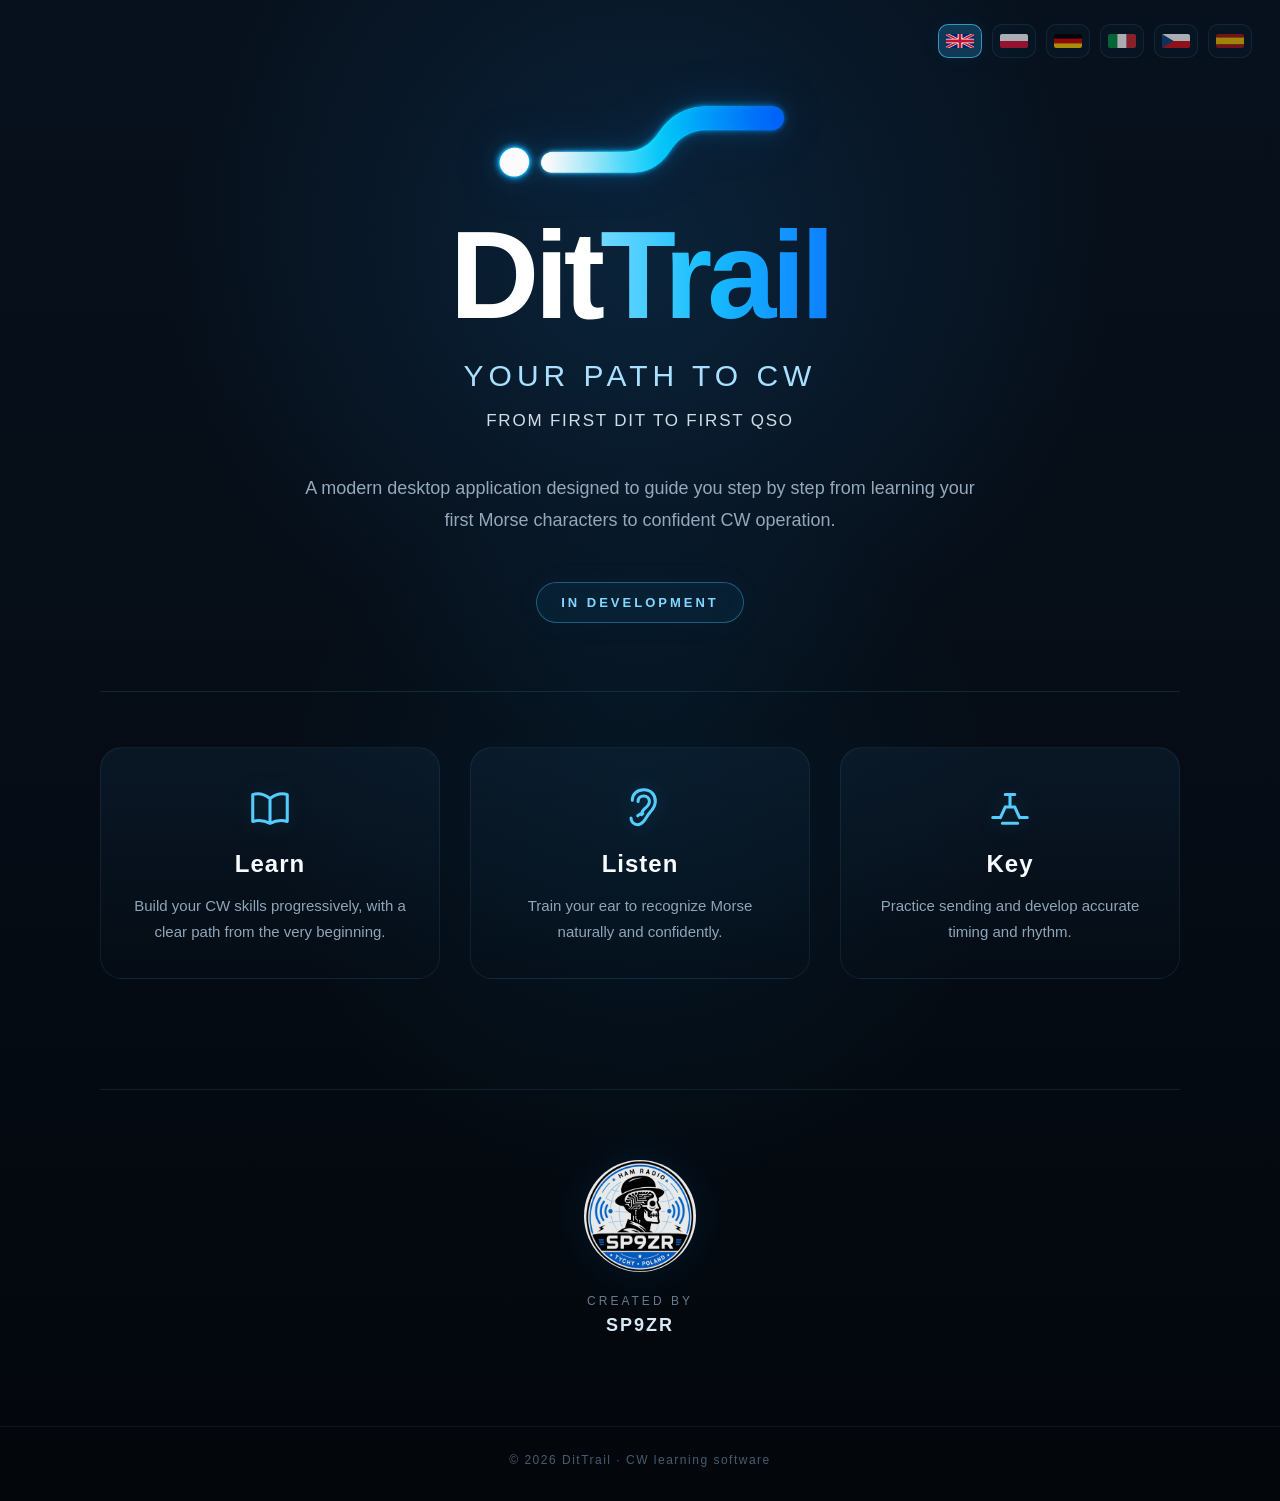
==== index.html @ 3ea510a5 "Align website feature icons with DitTrail UI" ====
<!DOCTYPE html>
<html lang="en">

<head>
    <meta charset="UTF-8">
    <meta name="viewport" content="width=device-width, initial-scale=1.0">

    <title>DitTrail — Your path to CW</title>

    <meta name="description"
          content="DitTrail is a modern CW learning application. From your first dit to your first QSO.">

    <link rel="icon" type="image/png" href="assets/dittrail-icon.png">
    <link rel="stylesheet" href="style.css">
    <script src="language.js" defer></script>
    <script src="demo-access.js" defer></script>
</head>

<body>

    <div class="language-switcher" role="group" aria-label="Language" data-i18n-aria="languageAria">
        <button class="language-button" type="button" data-language="en" aria-label="English" title="English">
            <svg class="language-flag" viewBox="0 0 60 30" role="img" aria-hidden="true" focusable="false">
                <rect width="60" height="30" fill="#012169"/>
                <path d="M0 0 L60 30 M60 0 L0 30" stroke="#FFFFFF" stroke-width="6"/>
                <path d="M0 0 L60 30 M60 0 L0 30" stroke="#C8102E" stroke-width="3.4"/>
                <path d="M30 0 V30 M0 15 H60" stroke="#FFFFFF" stroke-width="10"/>
                <path d="M30 0 V30 M0 15 H60" stroke="#C8102E" stroke-width="6"/>
            </svg>
        </button>
        <button class="language-button" type="button" data-language="pl" aria-label="Polski" title="Polski">
            <svg class="language-flag" viewBox="0 0 60 30" role="img" aria-hidden="true" focusable="false">
                <rect width="60" height="15" y="0" fill="#FFFFFF"/>
                <rect width="60" height="15" y="15" fill="#DC143C"/>
            </svg>
        </button>
        <button class="language-button" type="button" data-language="de" aria-label="Deutsch" title="Deutsch">
            <svg class="language-flag" viewBox="0 0 60 30" role="img" aria-hidden="true" focusable="false">
                <rect width="60" height="10" y="0" fill="#000000"/>
                <rect width="60" height="10" y="10" fill="#DD0000"/>
                <rect width="60" height="10" y="20" fill="#FFCE00"/>
            </svg>
        </button>
        <button class="language-button" type="button" data-language="it" aria-label="Italiano" title="Italiano">
            <svg class="language-flag" viewBox="0 0 60 30" role="img" aria-hidden="true" focusable="false">
                <rect width="20" height="30" x="0" fill="#009246"/>
                <rect width="20" height="30" x="20" fill="#FFFFFF"/>
                <rect width="20" height="30" x="40" fill="#CE2B37"/>
            </svg>
        </button>
        <button class="language-button" type="button" data-language="cs" aria-label="Čeština" title="Čeština">
            <svg class="language-flag" viewBox="0 0 60 30" role="img" aria-hidden="true" focusable="false">
                <rect width="60" height="15" y="0" fill="#FFFFFF"/>
                <rect width="60" height="15" y="15" fill="#D7141A"/>
                <path d="M0 0 L25 15 L0 30 Z" fill="#11457E"/>
            </svg>
        </button>
        <button class="language-button" type="button" data-language="es" aria-label="Español" title="Español">
            <svg class="language-flag" viewBox="0 0 60 30" role="img" aria-hidden="true" focusable="false">
                <rect width="60" height="7.5" y="0" fill="#AA151B"/>
                <rect width="60" height="15" y="7.5" fill="#F1BF00"/>
                <rect width="60" height="7.5" y="22.5" fill="#AA151B"/>
            </svg>
        </button>
    </div>

    <main>

        <!-- HERO -->
        <section class="hero">

            <div class="hero-content">

                <img
                    class="dittrail-symbol"
                    src="assets/dittrail-symbol.png"
                    alt="DitTrail">

                <h1 class="brand">
                    <span class="brand-dit">Dit</span><span class="brand-trail">Trail</span>
                </h1>

                <p class="tagline" data-i18n="tagline">
                    YOUR PATH TO CW
                </p>

                <p class="journey" data-i18n="journey">
                    From first dit to first QSO
                </p>

                <p class="description" data-i18n="description">
                    A modern desktop application designed to guide you
                    step by step from learning your first Morse characters
                    to confident CW operation.
                </p>

                <div class="status" data-i18n="status">
                    In development
                </div>

            </div>

        </section>


        <!-- FEATURES -->
        <section class="features">

            <div class="feature">

                <div class="feature-icon" aria-hidden="true">
                    <svg viewBox="0 0 24 24" focusable="false">
                        <path d="M 3,5 C 6,4 9,4.8 12,7 V 20 C 9,18.4 6,18.1 3,19 Z M 21,5 C 18,4 15,4.8 12,7 V 20 C 15,18.4 18,18.1 21,19 Z"/>
                    </svg>
                </div>

                <h2 data-i18n="learnTitle">Learn</h2>

                <p data-i18n="learnText">
                    Build your CW skills progressively,
                    with a clear path from the very beginning.
                </p>

            </div>


            <div class="feature">

                <div class="feature-icon" aria-hidden="true">
                    <svg viewBox="0 0 24 24" focusable="false">
                        <path d="M 8,8 C 8,4.7 10.5,2.5 14,2.5 C 17.8,2.5 20,5.1 20,8.5 C 20,11.4 18.6,12.8 17.1,14.4 C 15.9,15.7 15.1,17.6 13.7,19.2 C 12.8,20.2 11.8,20.7 10.7,20.7 C 8.8,20.7 7.3,19.2 7.3,17.2 M 11,8.6 C 11,6.8 12.2,5.7 13.9,5.7 C 15.7,5.7 16.9,6.9 16.9,8.6 C 16.9,10.3 15.8,11.2 14.6,12.2 C 13.5,13.1 12.8,14.1 12.8,15.5 M 10.8,16.1 C 11.5,15.3 12.4,14.9 13.5,14.9"/>
                    </svg>
                </div>

                <h2 data-i18n="listenTitle">Listen</h2>

                <p data-i18n="listenText">
                    Train your ear to recognize Morse
                    naturally and confidently.
                </p>

            </div>


            <div class="feature">

                <div class="feature-icon" aria-hidden="true">
                    <svg viewBox="0 0 24 24" focusable="false">
                        <path d="M 3,17 L 7,17 M 17,17 L 21,17 M 7,17 L 9.5,11.5 M 17,17 L 14.5,11.5 M 9.5,11.5 L 14.5,11.5 M 12,11.5 L 12,5 M 9.5,5 L 14.5,5 M 8,20 L 16,20"/>
                    </svg>
                </div>

                <h2 data-i18n="keyTitle">Key</h2>

                <p data-i18n="keyText">
                    Practice sending and develop
                    accurate timing and rhythm.
                </p>

            </div>

        </section>


        <!-- CREATOR -->
        <section class="creator">

            <a href="https://www.qrz.com/db/SP9ZR"
                target="_blank"
                rel="noopener noreferrer"
                class="creator-link">

                <img
                    class="creator-logo"
                    src="assets/sp9zr-logo.png"
                    alt="SP9ZR Ham Radio">

            </a>

            <div class="creator-text">
                <span data-i18n="createdBy">Created by</span>
                <strong>SP9ZR</strong>
            </div>

        </section>

    </main>


    <footer>
        <p data-i18n="footerText">
            © 2026 DitTrail · CW learning software
        </p>
    </footer>

</body>

</html>
---- style.css ----
* {
    box-sizing: border-box;
}

:root {
    --site-width: 1080px;
    --site-gutter: 48px;
}

html {
    scroll-behavior: smooth;
}

body {
    margin: 0;
    min-height: 100vh;

    background:
        radial-gradient(circle at 50% 18%, rgba(24, 104, 170, 0.22), transparent 34%),
        radial-gradient(circle at 50% 55%, rgba(0, 170, 255, 0.07), transparent 35%),
        linear-gradient(180deg, #07111d 0%, #050b13 65%, #03070c 100%);

    color: #f4f8ff;
    font-family: "Segoe UI", Arial, sans-serif;
}


/* =========================
   LANGUAGE SWITCHER
   ========================= */

.language-switcher {
    position: fixed;
    top: 24px;
    right: 28px;
    z-index: 100;
    display: flex;
    gap: 10px;
}

.language-button {
    width: 44px;
    height: 34px;
    display: inline-flex;
    align-items: center;
    justify-content: center;
    padding: 0;
    border: 1px solid rgba(104, 189, 235, 0.16);
    border-radius: 10px;
    background: rgba(10, 28, 44, 0.72);
    color: inherit;
    cursor: pointer;
    opacity: 0.66;
    backdrop-filter: blur(10px);
    transition: opacity 0.18s ease, transform 0.18s ease, border-color 0.18s ease, background 0.18s ease;
}

.language-button:hover {
    opacity: 1;
    transform: translateY(-1px);
    border-color: rgba(102, 218, 255, 0.46);
}

.language-button.active {
    opacity: 1;
    border-color: rgba(83, 205, 255, 0.62);
    background: rgba(25, 92, 133, 0.52);
    box-shadow: 0 0 18px rgba(0, 157, 255, 0.08);
}

.language-flag {
    width: 28px;
    height: 14px;
    display: block;
    border-radius: 2px;
    overflow: hidden;
}


/* =========================
   HERO
   ========================= */

.hero {
    width: min(var(--site-width), calc(100% - var(--site-gutter)));
    min-height: auto;
    margin: 0 auto;
    display: flex;
    align-items: center;
    justify-content: center;

    padding: 86px 0 68px;
    text-align: center;
}

.hero-content {
    width: 100%;
    max-width: 820px;
    margin: 0 auto;
}

.dittrail-symbol {
    width: min(320px, 62vw);
    height: auto;

    display: block;
    margin: 0 auto 24px;

    object-fit: contain;

    filter:
        drop-shadow(0 0 10px rgba(0, 183, 255, 0.20))
        drop-shadow(0 0 24px rgba(0, 119, 255, 0.10));
}

.brand {
    margin: 0;

    font-size: clamp(72px, 10vw, 124px);
    font-weight: 700;
    line-height: 0.95;
    letter-spacing: -5px;
}

.brand-dit {
    color: #ffffff;
}

.brand-trail {
    background: linear-gradient(
        90deg,
        #70d8ff 0%,
        #18bfff 45%,
        #0d7eff 100%
    );

    -webkit-background-clip: text;
    background-clip: text;
    color: transparent;
}

.tagline {
    margin: 25px 0 0;

    color: #a9dfff;
    font-size: clamp(21px, 3vw, 30px);
    font-weight: 300;
    letter-spacing: 5px;
}

.journey {
    margin: 18px 0 0;

    color: #eef7ff;
    font-size: 17px;
    font-weight: 500;
    letter-spacing: 1.8px;
    text-transform: uppercase;

    opacity: 0.88;
}

.description {
    max-width: 690px;
    margin: 42px auto 0;

    color: #94a9bb;
    font-size: 18px;
    line-height: 1.75;
}

.status {
    display: inline-block;

    margin-top: 46px;
    padding: 12px 24px;

    border: 1px solid rgba(73, 195, 255, 0.38);
    border-radius: 999px;

    background: rgba(33, 160, 224, 0.07);

    color: #82d7ff;

    font-size: 13px;
    font-weight: 600;
    letter-spacing: 3px;
    text-transform: uppercase;

    box-shadow:
        0 0 28px rgba(0, 157, 255, 0.05),
        inset 0 0 18px rgba(0, 157, 255, 0.03);
}


/* =========================
   FEATURES
   ========================= */

.features {
    width: min(var(--site-width), calc(100% - var(--site-gutter)));

    margin: 0 auto;
    padding: 55px 0 110px;

    display: grid;
    grid-template-columns: repeat(3, 1fr);
    gap: 30px;

    border-top: 1px solid rgba(129, 200, 238, 0.12);
}

.feature {
    padding: 34px 30px;

    text-align: center;

    border: 1px solid rgba(104, 189, 235, 0.10);
    border-radius: 22px;

    background:
        linear-gradient(
            180deg,
            rgba(17, 42, 65, 0.38),
            rgba(7, 17, 28, 0.18)
        );

    transition:
        transform 0.25s ease,
        border-color 0.25s ease,
        background 0.25s ease;
}

.feature:hover {
    transform: translateY(-5px);

    border-color: rgba(87, 200, 255, 0.25);

    background:
        linear-gradient(
            180deg,
            rgba(19, 53, 80, 0.48),
            rgba(7, 17, 28, 0.22)
        );
}

.feature-icon {
    width: 52px;
    height: 52px;
    margin: 0 auto 16px;
    display: grid;
    place-items: center;
    color: #55ccff;
    filter: drop-shadow(0 0 10px rgba(42, 190, 255, 0.18));
}

.feature-icon svg {
    width: 46px;
    height: 46px;
    overflow: visible;
    fill: none;
    stroke: currentColor;
    stroke-width: 1.6;
    stroke-linecap: round;
    stroke-linejoin: round;
}

.feature h2 {
    margin: 0;

    color: #f7fbff;

    font-size: 24px;
    font-weight: 600;
    letter-spacing: 1px;
}

.feature p {
    margin: 15px auto 0;

    color: #8fa5b8;

    font-size: 15px;
    line-height: 1.7;
}


/* =========================
   CREATOR
   ========================= */

.creator {
    width: min(var(--site-width), calc(100% - var(--site-gutter)));

    margin: 0 auto 90px;
    padding-top: 70px;

    display: flex;
    flex-direction: column;
    align-items: center;

    border-top: 1px solid rgba(129, 200, 238, 0.10);
}

.creator-link {
    display: inline-block;
}

.creator-link:hover .creator-logo {
    transform: scale(1.05);
    opacity: 1;
}

.creator-logo {
    transition:
        transform 0.2s ease,
        opacity 0.2s ease;
}

.creator-logo {
    width: 112px;
    height: 112px;

    object-fit: contain;

    border-radius: 50%;

    opacity: 0.92;

    filter: drop-shadow(0 0 18px rgba(0, 130, 255, 0.12));
}

.creator-text {
    margin-top: 18px;

    display: flex;
    flex-direction: column;

    text-align: center;
}

.creator-text span {
    color: #667b8e;

    font-size: 12px;
    letter-spacing: 3px;
    text-transform: uppercase;
}

.creator-text strong {
    margin-top: 7px;

    color: #d8e8f5;

    font-size: 18px;
    font-weight: 600;
    letter-spacing: 2px;
}


/* =========================
   FOOTER
   ========================= */

footer {
    padding: 26px 20px 34px;

    text-align: center;

    border-top: 1px solid rgba(129, 200, 238, 0.07);
}

footer p {
    margin: 0;

    color: #465c70;

    font-size: 12px;
    letter-spacing: 1.5px;
}


/* =========================
   MOBILE
   ========================= */

@media (max-width: 760px) {

    .language-switcher {
        top: 16px;
        right: 16px;
        gap: 6px;
    }

    .language-button {
        width: 36px;
        height: 30px;
    }

    .language-flag {
        width: 24px;
        height: 12px;
    }

    .hero {
        min-height: auto;
        padding-top: 70px;
        padding-bottom: 80px;
    }

    .dittrail-symbol {
        width: min(270px, 72vw);
    }

    .brand {
        font-size: clamp(60px, 20vw, 88px);
        letter-spacing: -3px;
    }

    .tagline {
        letter-spacing: 3px;
    }

    .description {
        font-size: 16px;
    }

    .features {
        grid-template-columns: 1fr;
        padding-top: 70px;
        padding-bottom: 80px;
    }

    .feature {
        padding: 30px 24px;
    }
}
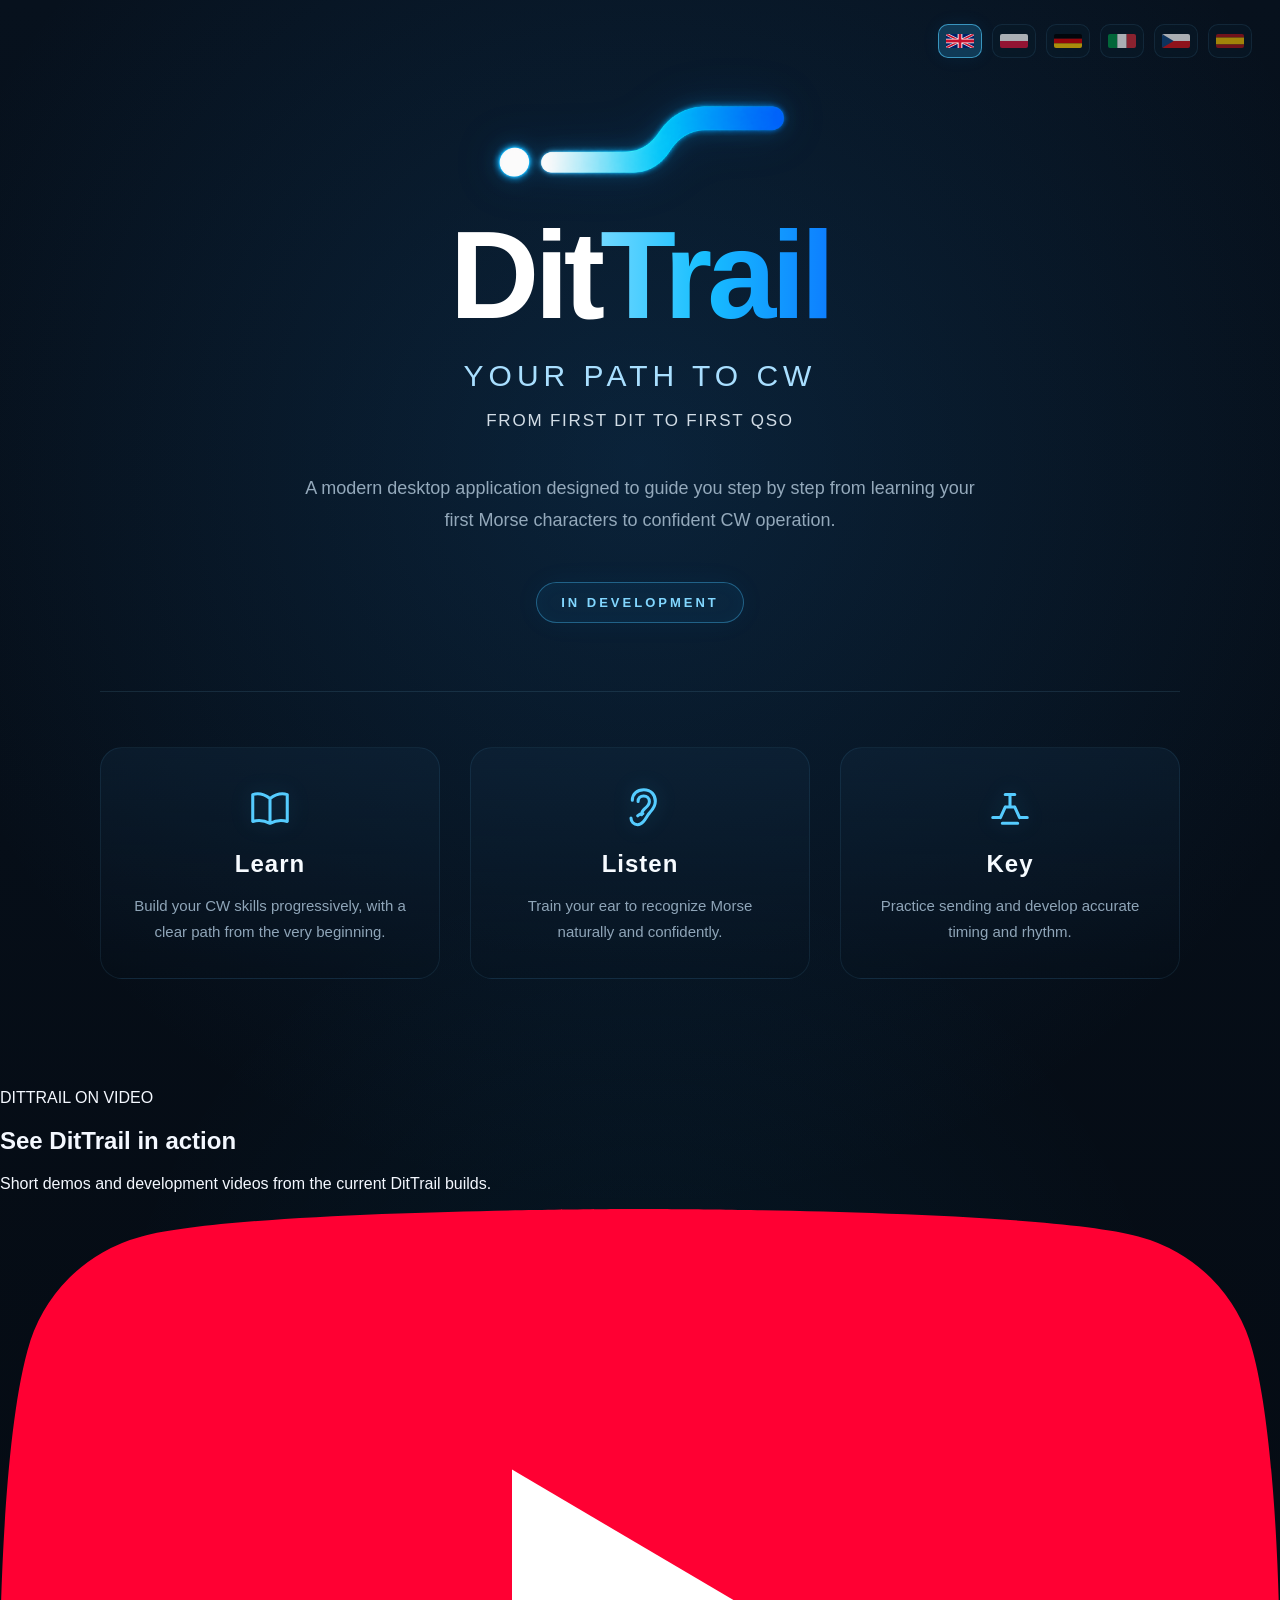
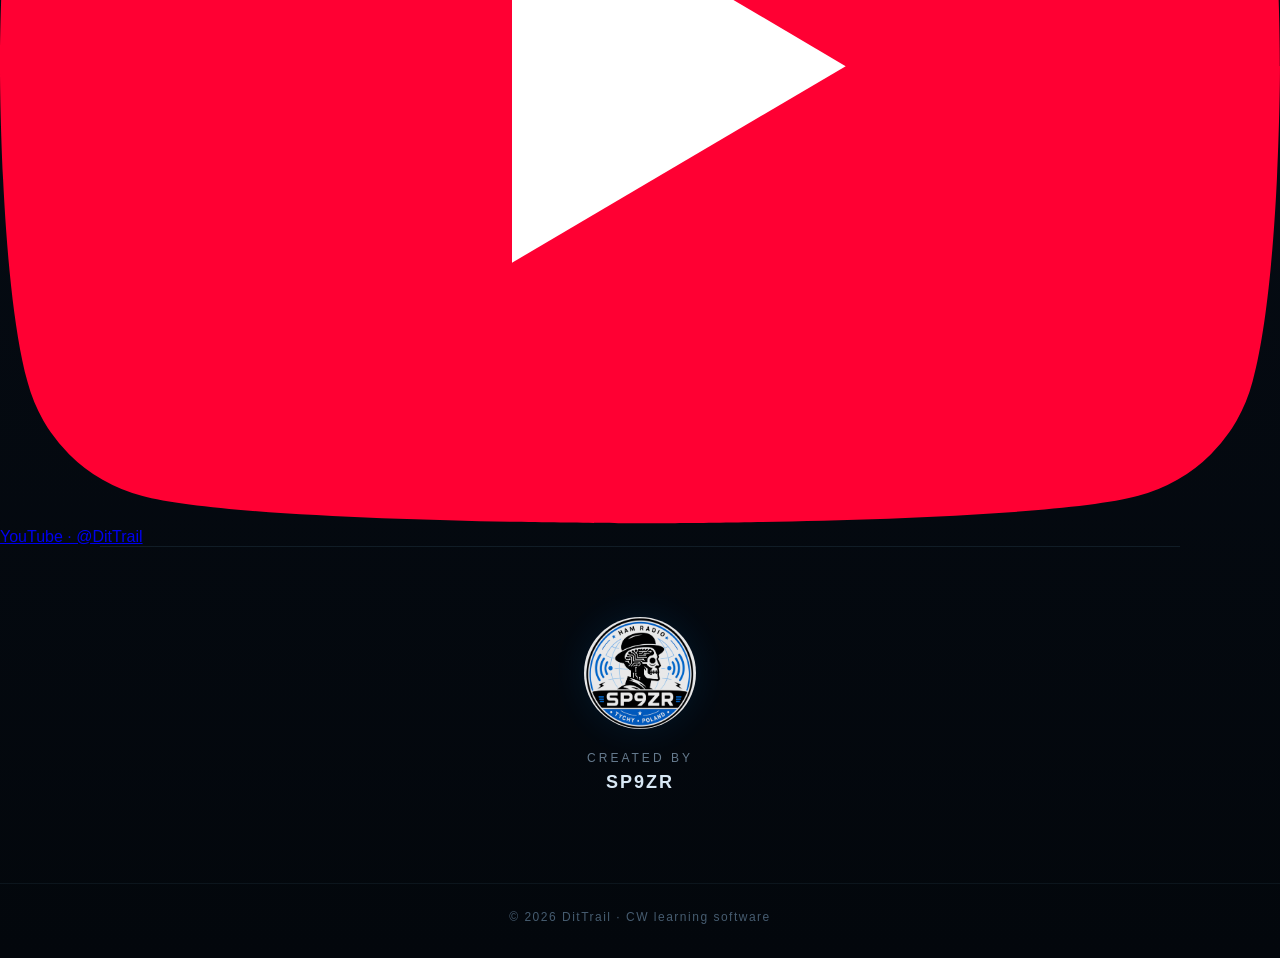
==== commit 35f4943d: "Add DitTrail YouTube channel to homepage" ====
--- a/index.html
+++ b/index.html
@@ -162,6 +162,33 @@
         </section>
 
 
+        <!-- YOUTUBE -->
+        <section class="youtube-presence" aria-labelledby="youtube-title">
+            <div class="youtube-copy">
+                <span class="youtube-kicker" data-i18n="youtubeKicker">DITTRAIL ON VIDEO</span>
+                <h2 id="youtube-title" data-i18n="youtubeTitle">See DitTrail in action</h2>
+                <p data-i18n="youtubeText">
+                    Short demos and development videos from the current DitTrail builds.
+                </p>
+            </div>
+
+            <a class="youtube-link"
+               href="https://www.youtube.com/@DitTrail"
+               target="_blank"
+               rel="noopener noreferrer"
+               aria-label="Open the DitTrail YouTube channel"
+               data-i18n-aria="youtubeAria">
+                <svg class="youtube-logo" viewBox="0 0 28 20" role="img" aria-hidden="true" focusable="false">
+                    <path fill="#FF0033"
+                          d="M27.4 3.1a3.5 3.5 0 0 0-2.5-2.5C22.7 0 14 0 14 0S5.3 0 3.1.6A3.5 3.5 0 0 0 .6 3.1C0 5.3 0 10 0 10s0 4.7.6 6.9a3.5 3.5 0 0 0 2.5 2.5C5.3 20 14 20 14 20s8.7 0 10.9-.6a3.5 3.5 0 0 0 2.5-2.5C28 14.7 28 10 28 10s0-4.7-.6-6.9Z"/>
+                    <path fill="#FFFFFF"
+                          d="M11.2 14.3 18.5 10l-7.3-4.3v8.6Z"/>
+                </svg>
+                <span>YouTube · @DitTrail</span>
+            </a>
+        </section>
+
+
         <!-- CREATOR -->
         <section class="creator">
 
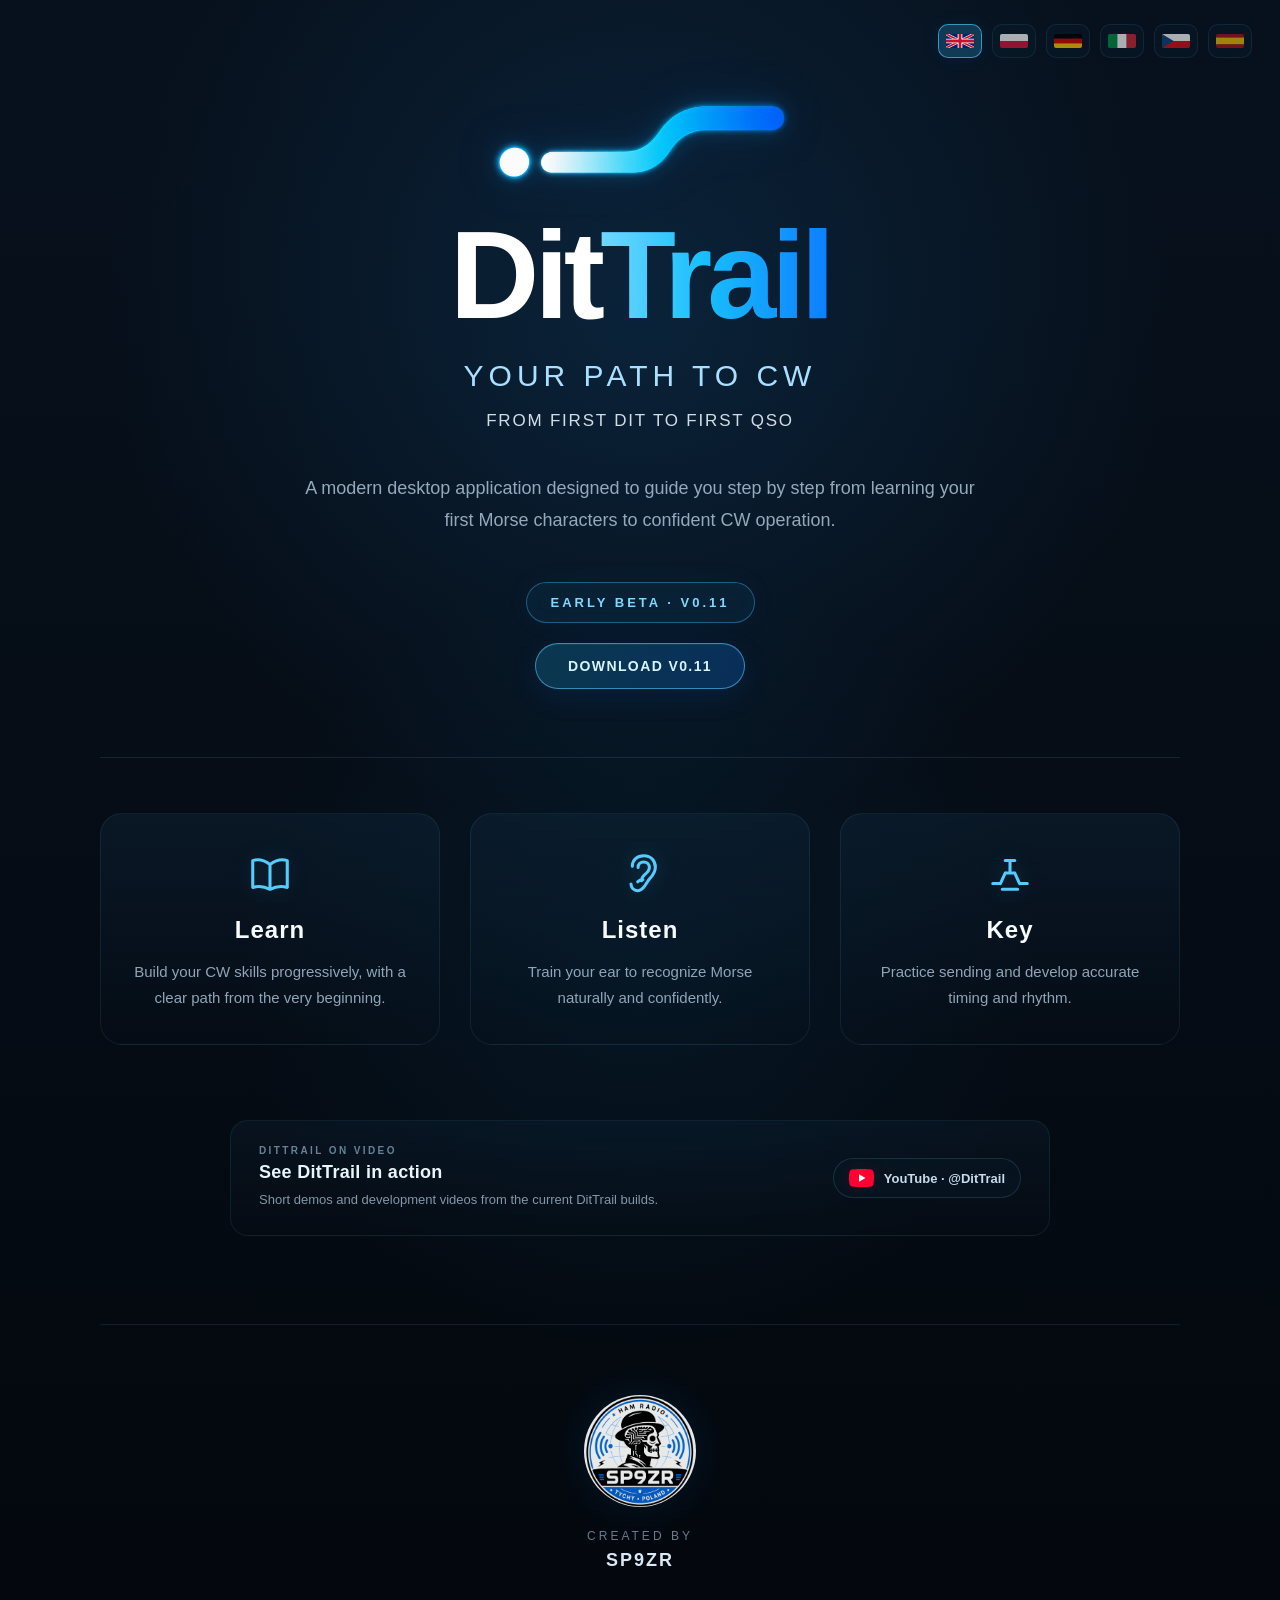
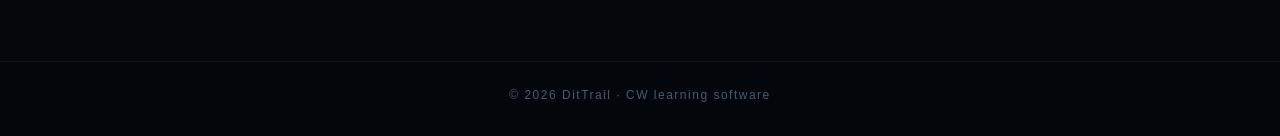
==== commit da746c1b: "Publish v0.11 beta website update" ====
--- a/index.html
+++ b/index.html
@@ -95,7 +95,13 @@
                 </p>
 
                 <div class="status" data-i18n="status">
-                    In development
+                    Early beta · v0.11
+                </div>
+
+                <div class="hero-actions">
+                    <a class="download-cta" href="/demo/" data-i18n="downloadCta">
+                        Download v0.11
+                    </a>
                 </div>
 
             </div>
--- a/style.css
+++ b/style.css
@@ -192,6 +192,59 @@
         inset 0 0 18px rgba(0, 157, 255, 0.03);
 }
 
+.hero-actions {
+    margin-top: 20px;
+}
+
+.download-cta {
+    display: inline-flex;
+    align-items: center;
+    justify-content: center;
+    min-width: 210px;
+    padding: 14px 28px;
+
+    border: 1px solid rgba(83, 205, 255, 0.58);
+    border-radius: 999px;
+
+    background:
+        linear-gradient(
+            90deg,
+            rgba(27, 172, 232, 0.22),
+            rgba(13, 126, 255, 0.24)
+        );
+
+    color: #d8f4ff;
+    font-size: 14px;
+    font-weight: 700;
+    letter-spacing: 1.4px;
+    text-decoration: none;
+    text-transform: uppercase;
+
+    box-shadow:
+        0 8px 30px rgba(0, 126, 255, 0.10),
+        inset 0 1px 0 rgba(255, 255, 255, 0.05);
+
+    transition:
+        transform 0.18s ease,
+        border-color 0.18s ease,
+        background 0.18s ease,
+        box-shadow 0.18s ease;
+}
+
+.download-cta:hover {
+    transform: translateY(-2px);
+    border-color: rgba(112, 219, 255, 0.86);
+    background:
+        linear-gradient(
+            90deg,
+            rgba(27, 172, 232, 0.32),
+            rgba(13, 126, 255, 0.34)
+        );
+    box-shadow:
+        0 10px 34px rgba(0, 126, 255, 0.16),
+        0 0 24px rgba(55, 198, 255, 0.08);
+}
+
 
 /* =========================
    FEATURES
@@ -286,6 +339,106 @@
 
 
 /* =========================
+   YOUTUBE
+   ========================= */
+
+.youtube-presence {
+    width: min(820px, calc(100% - var(--site-gutter)));
+    margin: -35px auto 88px;
+    padding: 24px 28px;
+
+    display: flex;
+    align-items: center;
+    justify-content: space-between;
+    gap: 32px;
+
+    border: 1px solid rgba(104, 189, 235, 0.10);
+    border-radius: 18px;
+
+    background:
+        linear-gradient(
+            180deg,
+            rgba(17, 42, 65, 0.26),
+            rgba(7, 17, 28, 0.14)
+        );
+}
+
+.youtube-copy {
+    min-width: 0;
+}
+
+.youtube-kicker {
+    display: block;
+    margin-bottom: 6px;
+
+    color: #658398;
+    font-size: 10px;
+    font-weight: 600;
+    letter-spacing: 2.4px;
+    text-transform: uppercase;
+}
+
+.youtube-copy h2 {
+    margin: 0;
+
+    color: #eaf4fb;
+    font-size: 18px;
+    font-weight: 600;
+    letter-spacing: 0.3px;
+}
+
+.youtube-copy p {
+    margin: 7px 0 0;
+
+    color: #8197aa;
+    font-size: 13px;
+    line-height: 1.55;
+}
+
+.youtube-link {
+    flex: 0 0 auto;
+
+    display: inline-flex;
+    align-items: center;
+    gap: 10px;
+
+    padding: 10px 15px;
+
+    border: 1px solid rgba(116, 190, 226, 0.16);
+    border-radius: 999px;
+
+    background: rgba(9, 24, 37, 0.55);
+
+    color: #c8dbe9;
+    font-size: 13px;
+    font-weight: 600;
+    text-decoration: none;
+
+    transition:
+        transform 0.18s ease,
+        border-color 0.18s ease,
+        background 0.18s ease,
+        color 0.18s ease;
+}
+
+.youtube-link:hover {
+    transform: translateY(-1px);
+    border-color: rgba(116, 205, 244, 0.36);
+    background: rgba(14, 39, 58, 0.72);
+    color: #f1f8fc;
+}
+
+.youtube-logo {
+    width: 25px;
+    height: 18px;
+    display: block;
+    flex: 0 0 auto;
+
+    filter: drop-shadow(0 0 8px rgba(255, 0, 51, 0.10));
+}
+
+
+/* =========================
    CREATOR
    ========================= */
 
@@ -434,4 +587,19 @@
     .feature {
         padding: 30px 24px;
     }
+
+    .youtube-presence {
+        margin-top: -20px;
+        margin-bottom: 70px;
+        padding: 22px 20px;
+
+        flex-direction: column;
+        align-items: flex-start;
+        gap: 18px;
+    }
+
+    .youtube-link {
+        align-self: stretch;
+        justify-content: center;
+    }
 }
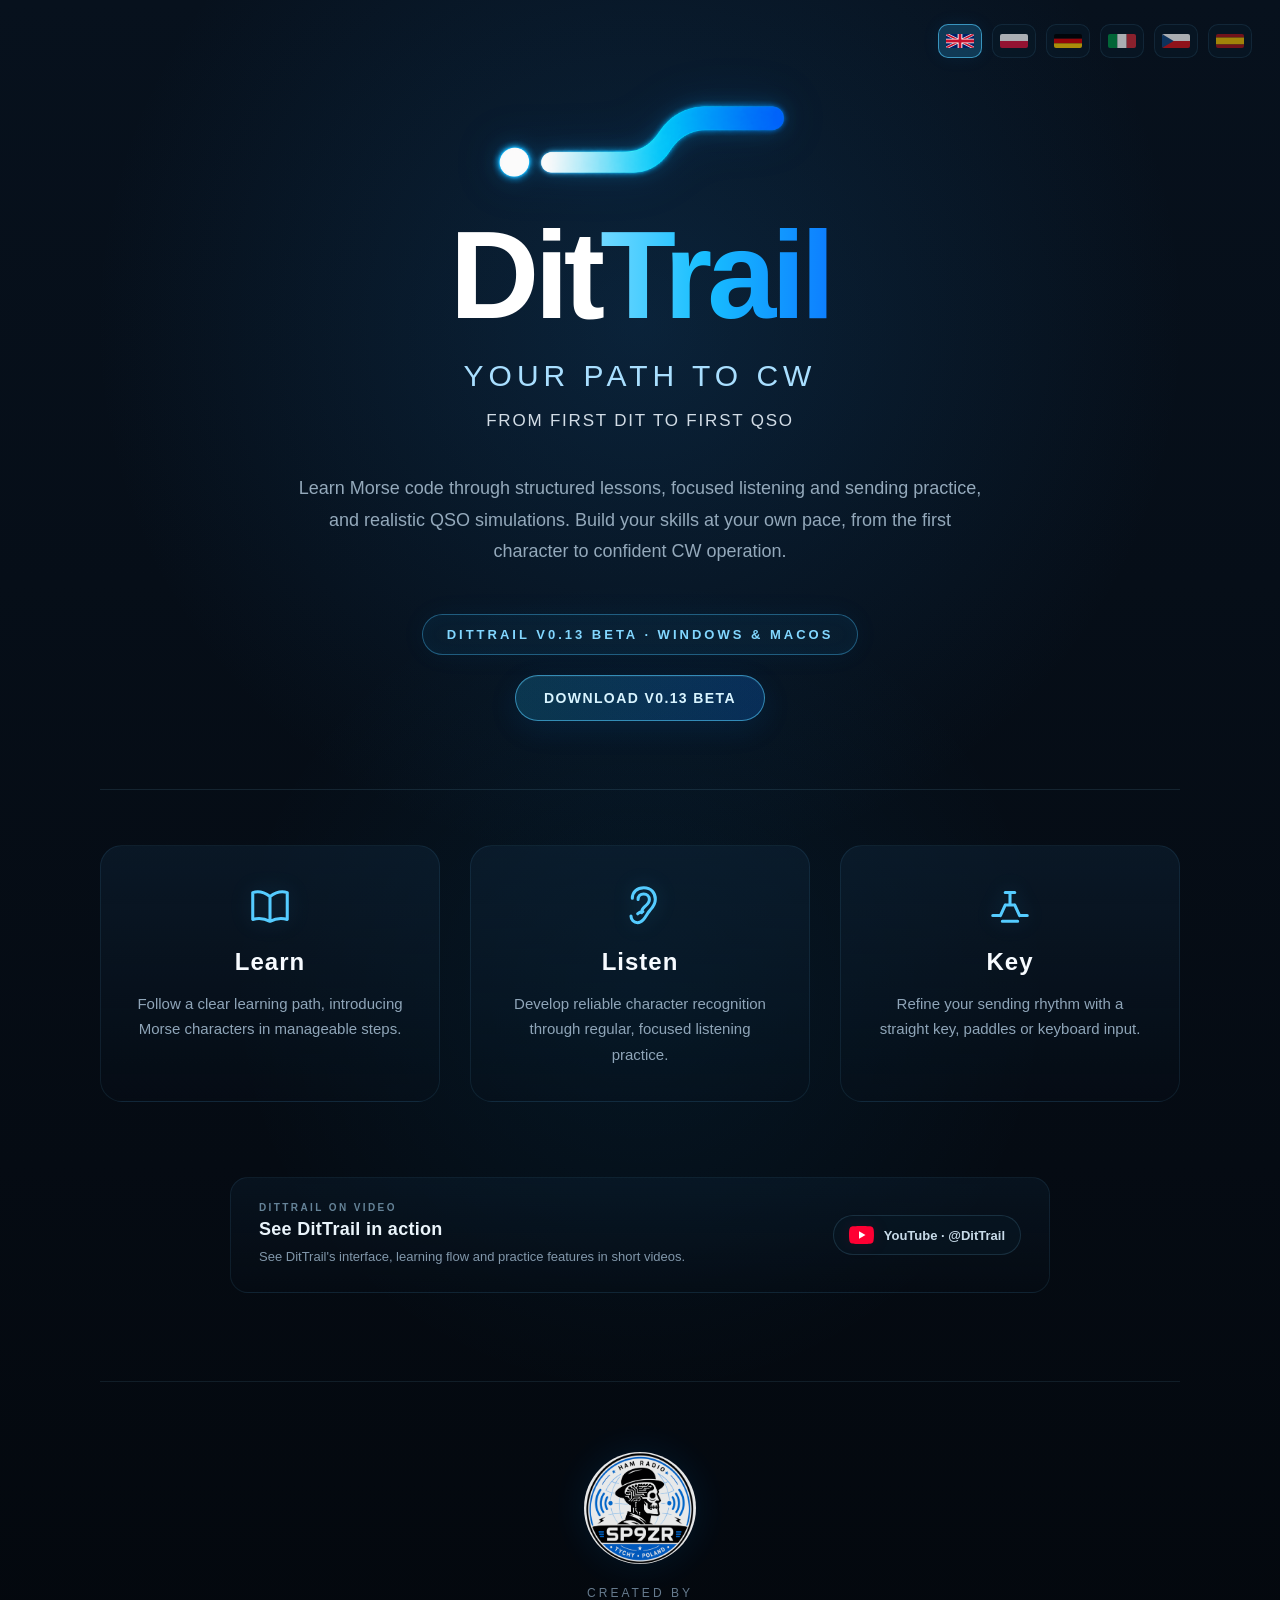
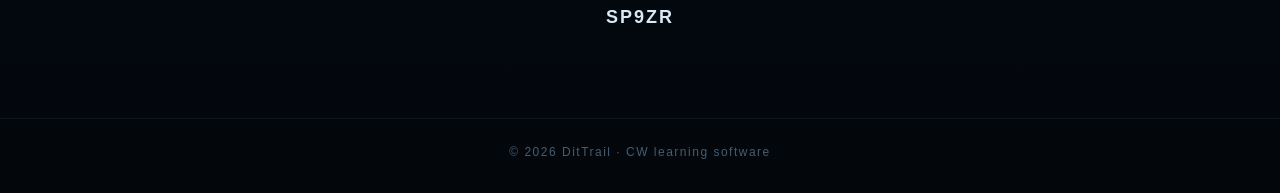
==== commit 5f72d74a: "Polish DitTrail beta homepage copy and local navigation" ====
--- a/index.html
+++ b/index.html
@@ -8,7 +8,7 @@
     <title>DitTrail — Your path to CW</title>
 
     <meta name="description"
-          content="DitTrail is a modern CW learning application. From your first dit to your first QSO.">
+          content="DitTrail brings guided Morse code lessons, focused CW practice and simulated QSOs to Windows and macOS.">
 
     <link rel="icon" type="image/png" href="assets/dittrail-icon.png">
     <link rel="stylesheet" href="style.css">
@@ -89,18 +89,16 @@
                 </p>
 
                 <p class="description" data-i18n="description">
-                    A modern desktop application designed to guide you
-                    step by step from learning your first Morse characters
-                    to confident CW operation.
+                    Learn Morse code through structured lessons, focused listening and sending practice, and realistic QSO simulations. Build your skills at your own pace, from the first character to confident CW operation.
                 </p>
 
                 <div class="status" data-i18n="status">
-                    Early beta · v0.11
+                    DitTrail v0.13 Beta · Windows & macOS
                 </div>
 
                 <div class="hero-actions">
-                    <a class="download-cta" href="/demo/" data-i18n="downloadCta">
-                        Download v0.11
+                    <a class="download-cta" href="demo/" data-i18n="downloadCta">
+                        Download v0.13 Beta
                     </a>
                 </div>
 
@@ -123,8 +121,7 @@
                 <h2 data-i18n="learnTitle">Learn</h2>
 
                 <p data-i18n="learnText">
-                    Build your CW skills progressively,
-                    with a clear path from the very beginning.
+                    Follow a clear learning path, introducing Morse characters in manageable steps.
                 </p>
 
             </div>
@@ -141,8 +138,7 @@
                 <h2 data-i18n="listenTitle">Listen</h2>
 
                 <p data-i18n="listenText">
-                    Train your ear to recognize Morse
-                    naturally and confidently.
+                    Develop reliable character recognition through regular, focused listening practice.
                 </p>
 
             </div>
@@ -159,8 +155,7 @@
                 <h2 data-i18n="keyTitle">Key</h2>
 
                 <p data-i18n="keyText">
-                    Practice sending and develop
-                    accurate timing and rhythm.
+                    Refine your sending rhythm with a straight key, paddles or keyboard input.
                 </p>
 
             </div>
@@ -174,7 +169,7 @@
                 <span class="youtube-kicker" data-i18n="youtubeKicker">DITTRAIL ON VIDEO</span>
                 <h2 id="youtube-title" data-i18n="youtubeTitle">See DitTrail in action</h2>
                 <p data-i18n="youtubeText">
-                    Short demos and development videos from the current DitTrail builds.
+                    See DitTrail’s interface, learning flow and practice features in short videos.
                 </p>
             </div>
 
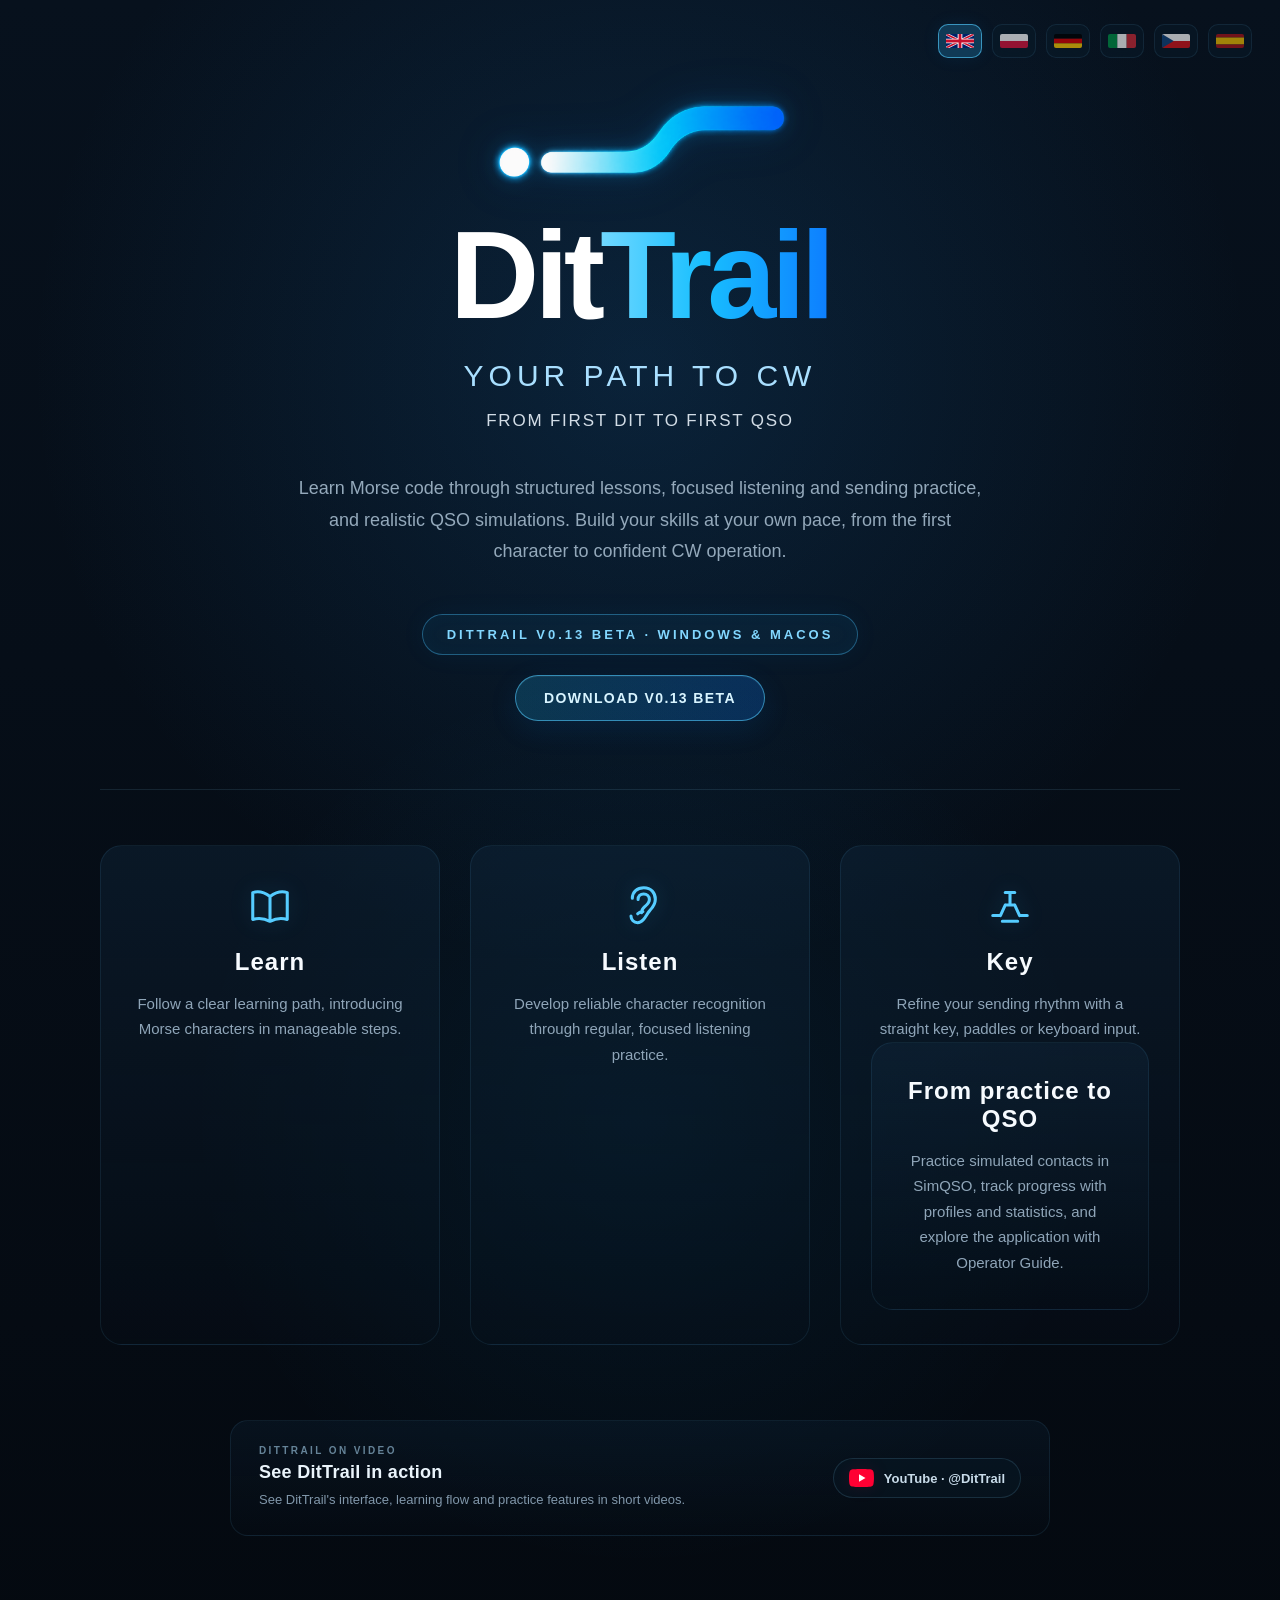
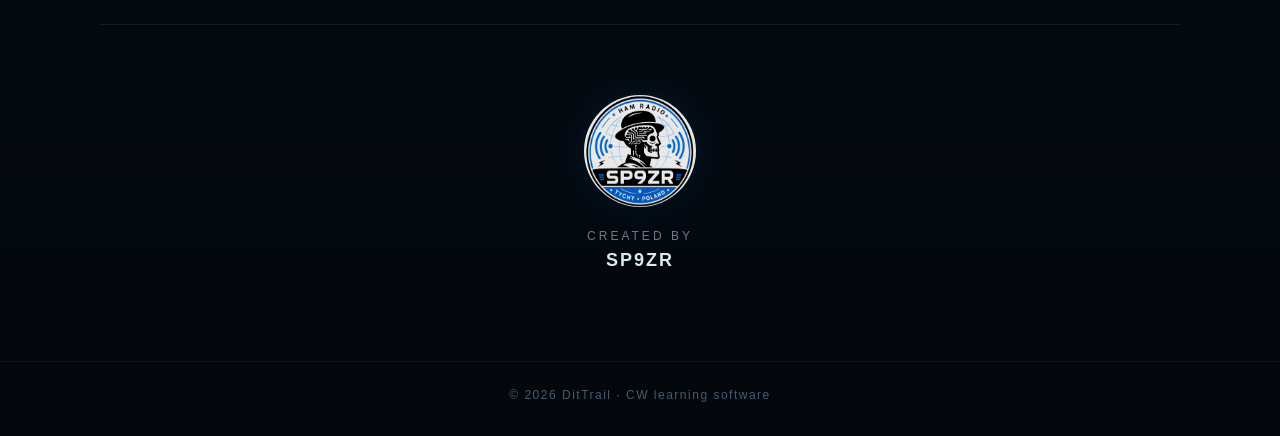
==== commit 1d51754c: "Organize DitTrail marketing and downloads: index.html" ====
--- a/index.html
+++ b/index.html
@@ -97,7 +97,7 @@
                 </div>
 
                 <div class="hero-actions">
-                    <a class="download-cta" href="demo/" data-i18n="downloadCta">
+                    <a class="download-cta" href="demo/index.html" data-i18n="downloadCta">
                         Download v0.13 Beta
                     </a>
                 </div>
@@ -121,7 +121,7 @@
                 <h2 data-i18n="learnTitle">Learn</h2>
 
                 <p data-i18n="learnText">
-                    Follow a clear learning path, introducing Morse characters in manageable steps.
+                    Learn 41 Morse code characters through clear, progressive lessons.
                 </p>
 
             </div>
@@ -155,9 +155,14 @@
                 <h2 data-i18n="keyTitle">Key</h2>
 
                 <p data-i18n="keyText">
-                    Refine your sending rhythm with a straight key, paddles or keyboard input.
-                </p>
-
+                    Improve sending accuracy with a telegraph key or keyboard.
+                </p>
+
+            <div class="feature feature-wide">
+                <h2 data-i18n="simTitle">From practice to QSO</h2>
+                <p data-i18n="simText">
+                    Practice simulated contacts in SimQSO, track progress with profiles and statistics, and explore the application with Operator Guide.
+                </p>
             </div>
 
         </section>
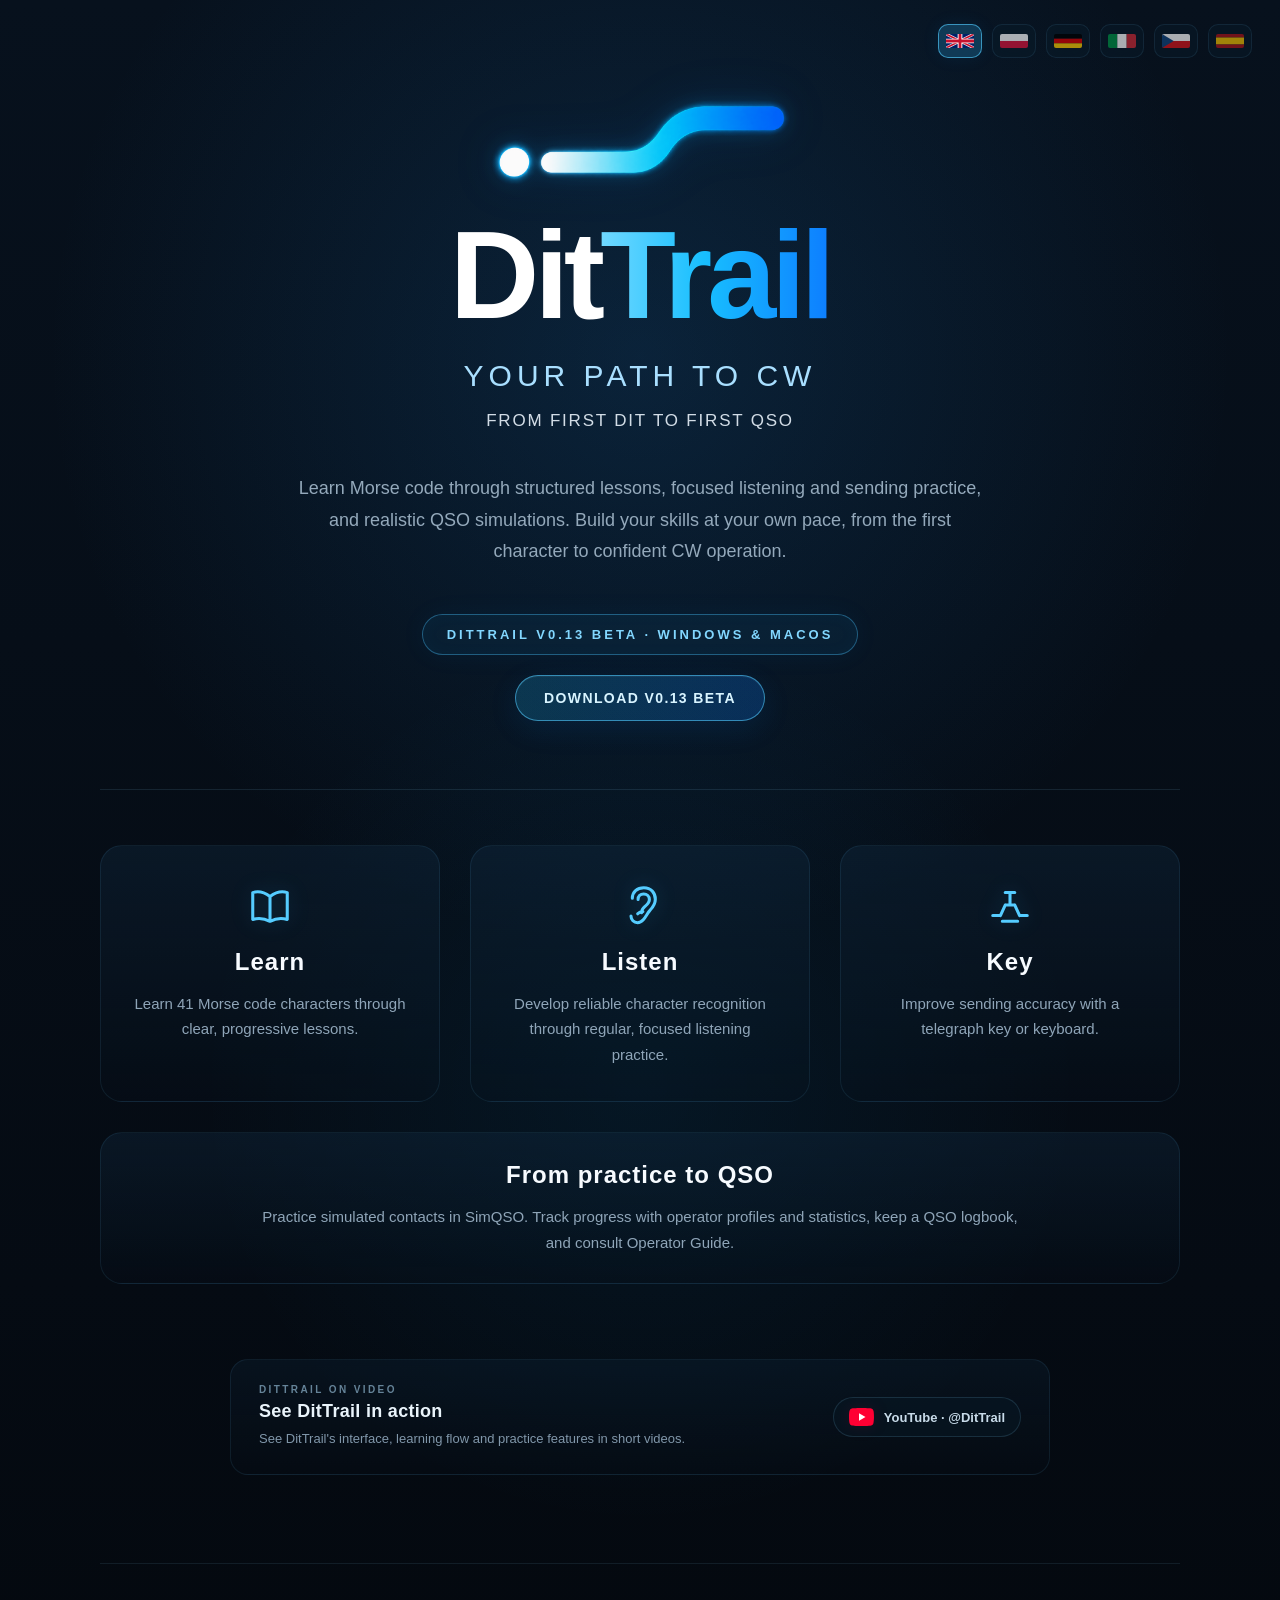
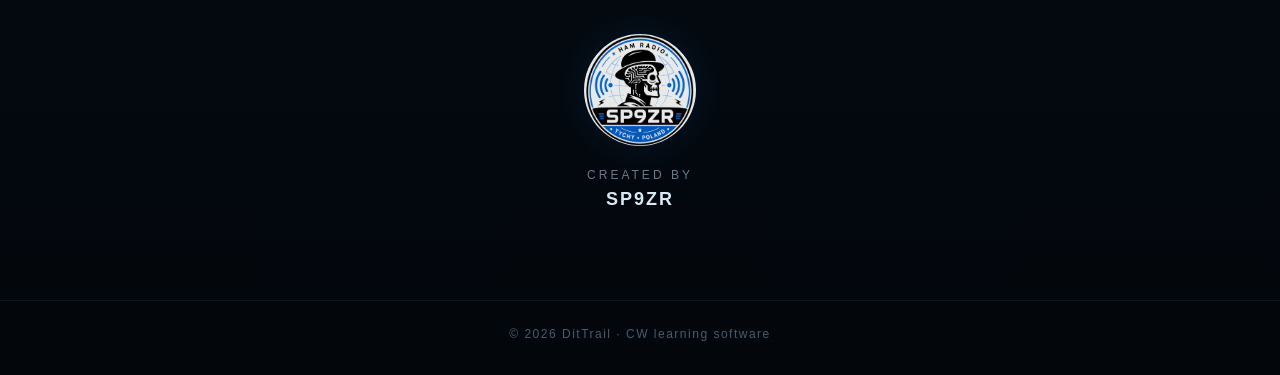
==== commit beeac8fd: "Finalize page fallback text and home feature markup" ====
--- a/index.html
+++ b/index.html
@@ -157,11 +157,12 @@
                 <p data-i18n="keyText">
                     Improve sending accuracy with a telegraph key or keyboard.
                 </p>
+            </div>
 
             <div class="feature feature-wide">
                 <h2 data-i18n="simTitle">From practice to QSO</h2>
                 <p data-i18n="simText">
-                    Practice simulated contacts in SimQSO, track progress with profiles and statistics, and explore the application with Operator Guide.
+                    Practice simulated contacts in SimQSO. Track progress with operator profiles and statistics, keep a QSO logbook, and consult Operator Guide.
                 </p>
             </div>
 
--- a/style.css
+++ b/style.css
@@ -284,6 +284,15 @@
         background 0.25s ease;
 }
 
+.feature-wide {
+    grid-column: 1 / -1;
+    padding: 28px 36px;
+}
+
+.feature-wide p {
+    max-width: 760px;
+}
+
 .feature:hover {
     transform: translateY(-5px);
 
